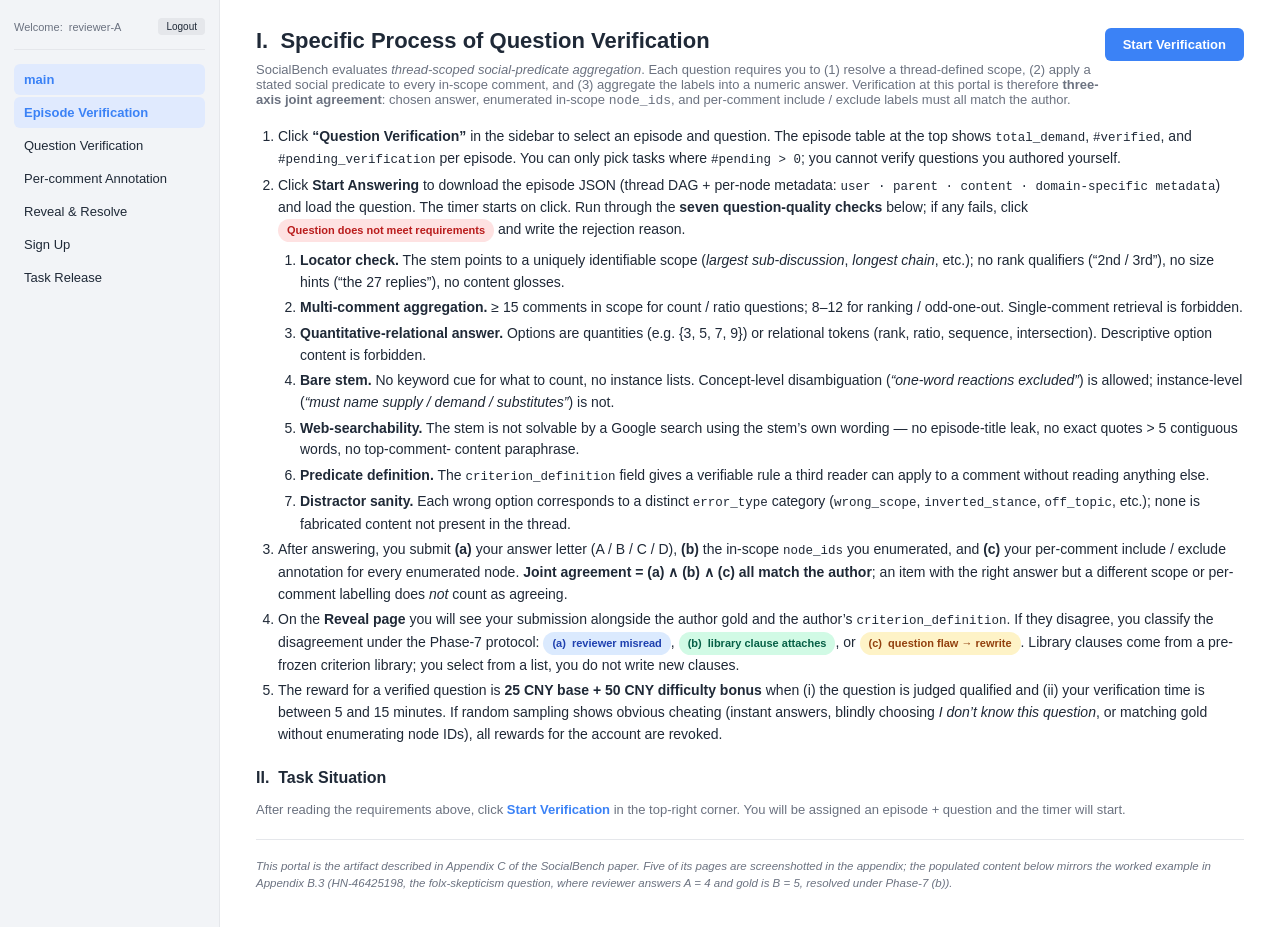
==== index.html @ 3d1eaab5 "init: SocialBench human-evaluation portal demo Static portal mirroring LongBench v2 appendix C.1 fig" ====
<!doctype html>
<html lang="en">
<head>
  <meta charset="utf-8">
  <meta name="viewport" content="width=1280">
  <title>SocialBench Verification Portal — Guidelines</title>
  <link rel="stylesheet" href="styles.css">
</head>
<body>
  <div class="app">

    <!-- ------------------ Sidebar ------------------ -->
    <aside class="sidebar">
      <div class="welcome">
        <span>Welcome:&nbsp; reviewer-A</span>
        <span class="logout">Logout</span>
      </div>
      <nav>
        <a href="index.html">main</a>
        <a href="index.html">Episode Verification</a>
        <a href="solve.html">Question Verification</a>
        <a href="annotate.html">Per-comment Annotation</a>
        <a href="reveal.html">Reveal &amp; Resolve</a>
        <a href="demographics.html">Sign Up</a>
        <a href="demographics.html">Task Release</a>
      </nav>
    </aside>

    <!-- ------------------ Main panel ------------------ -->
    <main class="main">

      <div style="display: flex; justify-content: space-between; align-items: flex-start;">
        <div>
          <h1 class="page-title">I.&nbsp; Specific Process of Question Verification</h1>
          <div class="subtle">
            SocialBench evaluates <em>thread-scoped social-predicate aggregation</em>.
            Each question requires you to (1) resolve a thread-defined scope, (2) apply
            a stated social predicate to every in-scope comment, and (3) aggregate the
            labels into a numeric answer.
            Verification at this portal is therefore <strong>three-axis joint
            agreement</strong>: chosen answer, enumerated in-scope <code>node_ids</code>,
            and per-comment include / exclude labels must all match the author.
          </div>
        </div>
        <a href="solve.html" class="btn btn-primary" style="white-space: nowrap;">
          Start Verification
        </a>
      </div>

      <ol style="margin-top: 18px;">
        <li>
          Click <strong>“Question Verification”</strong> in the sidebar to select an
          episode and question. The episode table at the top shows
          <span class="mono">total_demand</span>,
          <span class="mono">#verified</span>, and
          <span class="mono">#pending_verification</span> per episode. You can only pick
          tasks where <span class="mono">#pending &gt; 0</span>; you cannot verify
          questions you authored yourself.
        </li>
        <li>
          Click <strong>Start Answering</strong> to download the episode JSON
          (thread DAG + per-node metadata: <span class="mono">user · parent ·
          content · domain-specific metadata</span>) and load the question.
          The timer starts on click. Run through the
          <strong>seven question-quality checks</strong> below; if any fails, click
          <span class="chip chip-red">Question does not meet requirements</span>
          and write the rejection reason.
          <ol style="margin-top: 8px;">
            <li><strong>Locator check.</strong> The stem points to a uniquely
                identifiable scope (<em>largest sub-discussion</em>,
                <em>longest chain</em>, etc.); no rank qualifiers
                (“2nd / 3rd”), no size hints (“the 27 replies”), no content
                glosses.</li>
            <li><strong>Multi-comment aggregation.</strong> &ge;&nbsp;15 comments in
                scope for count / ratio questions; 8–12 for ranking / odd-one-out.
                Single-comment retrieval is forbidden.</li>
            <li><strong>Quantitative-relational answer.</strong> Options are
                quantities (e.g. {3, 5, 7, 9}) or relational tokens (rank, ratio,
                sequence, intersection). Descriptive option content is forbidden.</li>
            <li><strong>Bare stem.</strong> No keyword cue for what to count, no
                instance lists. Concept-level disambiguation
                (<em>“one-word reactions excluded”</em>) is allowed; instance-level
                (<em>“must name supply / demand / substitutes”</em>) is not.</li>
            <li><strong>Web-searchability.</strong> The stem is not solvable by a
                Google search using the stem’s own wording — no episode-title
                leak, no exact quotes &gt; 5 contiguous words, no top-comment-
                content paraphrase.</li>
            <li><strong>Predicate definition.</strong> The
                <span class="mono">criterion_definition</span> field gives a verifiable
                rule a third reader can apply to a comment without reading anything
                else.</li>
            <li><strong>Distractor sanity.</strong> Each wrong option corresponds to
                a distinct <span class="mono">error_type</span> category
                (<span class="mono">wrong_scope</span>,
                <span class="mono">inverted_stance</span>,
                <span class="mono">off_topic</span>, etc.); none is fabricated content
                not present in the thread.</li>
          </ol>
        </li>
        <li>
          After answering, you submit
          <strong>(a)</strong> your answer letter (A / B / C / D),
          <strong>(b)</strong> the in-scope <span class="mono">node_ids</span> you
          enumerated, and
          <strong>(c)</strong> your per-comment include / exclude annotation for every
          enumerated node. <strong>Joint agreement = (a) ∧ (b) ∧ (c) all match the
          author</strong>; an item with the right answer but a different scope or
          per-comment labelling does <em>not</em> count as agreeing.
        </li>
        <li>
          On the <strong>Reveal page</strong> you will see your submission alongside the
          author gold and the author’s <span class="mono">criterion_definition</span>.
          If they disagree, you classify the disagreement under the Phase-7 protocol:
          <span class="chip chip-blue">(a)&nbsp; reviewer misread</span>,
          <span class="chip chip-green">(b)&nbsp; library clause attaches</span>, or
          <span class="chip chip-amber">(c)&nbsp; question flaw → rewrite</span>. Library
          clauses come from a pre-frozen criterion library; you select from a list, you
          do not write new clauses.
        </li>
        <li>
          The reward for a verified question is <strong>25&nbsp;CNY base + 50&nbsp;CNY
          difficulty bonus</strong> when (i) the question is judged qualified and (ii)
          your verification time is between 5 and 15 minutes. If random sampling shows
          obvious cheating (instant answers, blindly choosing
          <em>I don’t know this question</em>, or matching gold without enumerating
          node IDs), all rewards for the account are revoked.
        </li>
      </ol>

      <h2 class="page-section">II.&nbsp; Task Situation</h2>
      <p class="subtle">
        After reading the requirements above, click
        <a href="solve.html"><strong>Start Verification</strong></a> in the top-right
        corner. You will be assigned an episode + question and the timer will start.
      </p>

      <hr>
      <p class="hint">
        This portal is the artifact described in Appendix C of the SocialBench paper.
        Five of its pages are screenshotted in the appendix; the populated content
        below mirrors the worked example in Appendix B.3 (HN-46425198, the
        <em>folx</em>-skepticism question, where reviewer answers&nbsp;A&nbsp;=&nbsp;4
        and gold is&nbsp;B&nbsp;=&nbsp;5, resolved under Phase-7 (b)).
      </p>
    </main>
  </div>
  <script src="app.js"></script>
</body>
</html>
---- styles.css ----
/* SocialBench human-evaluation portal — shared styles
   Palette mirrors framework_overview (Okabe-Ito-aligned, paper-friendly).
   No build system; vanilla CSS only. */

:root {
  --sidebar-bg:   #F2F4F7;
  --sidebar-hi:   #E0EAFE;
  --sidebar-blue: #3B82F6;
  --card-bg:      #FFFFFF;
  --page-bg:      #F9FAFB;
  --text:         #1F2937;
  --subtext:      #6B7280;
  --rule:         #E5E7EB;
  --accent:       #3B82F6;
  --accent-hover: #2563EB;
  --good:         #10B981;
  --warn:         #EF4444;
  --warn-bg:      #FEE2E2;
  --warn-text:    #B91C1C;
  --info-bg:      #EEF2FF;
  --chip-blue:    #DBEAFE;
  --chip-blue-tx: #1E40AF;
  --chip-green:   #D1FAE5;
  --chip-green-tx:#065F46;
  --chip-amber:   #FEF3C7;
  --chip-amber-tx:#92400E;
  --chip-red:     #FEE2E2;
  --chip-red-tx:  #B91C1C;
  --chip-grey:    #F3F4F6;
  --chip-grey-tx: #374151;
  --joint-warn:   #FEF3C7;
  --joint-border: #FCD34D;
}

* {
  box-sizing: border-box;
}

html, body {
  margin: 0;
  padding: 0;
  height: 100%;
  font-family: -apple-system, BlinkMacSystemFont, "Inter", "Helvetica Neue",
               Helvetica, Arial, "Segoe UI", sans-serif;
  font-size: 14px;
  color: var(--text);
  background: var(--page-bg);
  -webkit-font-smoothing: antialiased;
  -moz-osx-font-smoothing: grayscale;
}

a {
  color: var(--accent);
  text-decoration: none;
}
a:hover { color: var(--accent-hover); text-decoration: underline; }

.app {
  display: grid;
  grid-template-columns: 220px 1fr;
  min-height: 100vh;
}

/* ---------------- Sidebar ---------------- */

.sidebar {
  background: var(--sidebar-bg);
  padding: 18px 14px;
  border-right: 1px solid var(--rule);
}

.sidebar .welcome {
  font-size: 11px;
  color: var(--subtext);
  display: flex;
  justify-content: space-between;
  align-items: center;
  padding-bottom: 14px;
  border-bottom: 1px solid var(--rule);
  margin-bottom: 14px;
}

.sidebar .welcome .logout {
  background: #E5E7EB;
  border-radius: 4px;
  padding: 3px 8px;
  font-size: 10px;
  color: var(--text);
  cursor: pointer;
}
.sidebar .welcome .logout:hover { background: #D1D5DB; }

.sidebar nav a {
  display: block;
  padding: 8px 10px;
  margin-bottom: 2px;
  border-radius: 6px;
  font-size: 13px;
  color: var(--text);
}
.sidebar nav a:hover {
  background: #E9EDF3;
  text-decoration: none;
}
.sidebar nav a.active {
  background: var(--sidebar-hi);
  color: var(--sidebar-blue);
  font-weight: 600;
}

/* ---------------- Main panel ---------------- */

.main {
  padding: 28px 36px;
  background: var(--card-bg);
  min-width: 0;
}

.crumb {
  font-size: 12px;
  color: var(--subtext);
  margin-bottom: 8px;
}

h1.page-title {
  font-size: 22px;
  font-weight: 700;
  margin: 0 0 8px 0;
  color: var(--text);
}
h2.page-section {
  font-size: 16px;
  font-weight: 700;
  margin: 24px 0 10px 0;
  color: var(--text);
}

p, li { line-height: 1.55; }
ol, ul { padding-left: 22px; }
ol li, ul li { margin: 4px 0; }

.subtle { color: var(--subtext); font-size: 13px; }
.italic { font-style: italic; }
.mono { font-family: SFMono-Regular, Menlo, Consolas, monospace;
        font-size: 12.5px; }

/* ---------------- Buttons ---------------- */

.btn {
  display: inline-block;
  padding: 9px 18px;
  border-radius: 6px;
  font-size: 13px;
  font-weight: 600;
  border: none;
  cursor: pointer;
  font-family: inherit;
  transition: background 120ms ease;
  text-decoration: none;
}
.btn-primary {
  background: var(--accent); color: white;
}
.btn-primary:hover { background: var(--accent-hover); color: white; }
.btn-warn {
  background: var(--warn-bg); color: var(--warn-text);
}
.btn-warn:hover { background: #FCA5A5; color: white; }
.btn-grey {
  background: #F3F4F6; color: var(--text); border: 1px solid var(--rule);
}
.btn-grey:hover { background: #E5E7EB; }
.btn-block { display: block; width: 100%; text-align: center; margin-bottom: 10px; }

/* ---------------- Form controls ---------------- */

select, input[type="text"], textarea {
  font-family: inherit;
  font-size: 13px;
  padding: 8px 10px;
  border: 1px solid var(--rule);
  border-radius: 5px;
  background: white;
  color: var(--text);
  outline: none;
}
select:focus, input:focus, textarea:focus { border-color: var(--accent); }

.field-label {
  font-size: 12px;
  color: var(--subtext);
  margin-top: 14px;
  margin-bottom: 4px;
}

.dropdown { width: 56%; max-width: 420px; }

/* ---------------- Chips ---------------- */

.chip {
  display: inline-block;
  padding: 3px 9px;
  border-radius: 999px;
  font-size: 11px;
  font-weight: 600;
}
.chip-blue   { background: var(--chip-blue);  color: var(--chip-blue-tx); }
.chip-green  { background: var(--chip-green); color: var(--chip-green-tx); }
.chip-amber  { background: var(--chip-amber); color: var(--chip-amber-tx); }
.chip-red    { background: var(--chip-red);   color: var(--chip-red-tx); }
.chip-grey   { background: var(--chip-grey);  color: var(--chip-grey-tx); }

/* ---------------- Cards / panels ---------------- */

.card {
  background: white;
  border: 1px solid var(--rule);
  border-radius: 8px;
  padding: 16px 18px;
}
.card-info {
  background: var(--info-bg);
  border-color: #C7D2FE;
}
.card-amber {
  background: var(--joint-warn);
  border: 1px solid var(--joint-border);
}

.callout-warn {
  background: var(--warn-bg);
  border-left: 4px solid var(--warn);
  padding: 10px 14px;
  border-radius: 4px;
  font-size: 13px;
  color: var(--warn-text);
}

/* ---------------- Layout helpers ---------------- */

.grid-2 {
  display: grid;
  grid-template-columns: 1fr 1fr;
  gap: 18px;
}
.grid-side {
  display: grid;
  grid-template-columns: 1fr 380px;
  gap: 24px;
}

.flex-row {
  display: flex;
  align-items: center;
  gap: 8px;
  flex-wrap: wrap;
}

hr {
  border: none;
  border-top: 1px solid var(--rule);
  margin: 18px 0;
}

/* ---------------- Tables ---------------- */

table {
  width: 100%;
  border-collapse: collapse;
  font-size: 12.5px;
}
table th {
  background: #E5E7EB;
  text-align: left;
  font-size: 11.5px;
  text-transform: uppercase;
  letter-spacing: 0.03em;
  color: var(--text);
  padding: 8px 10px;
  font-weight: 700;
}
table td {
  padding: 9px 10px;
  border-bottom: 1px solid var(--rule);
  vertical-align: top;
  color: var(--text);
}
table tr:nth-child(2n) td { background: #FAFAFA; }
table tr:hover td { background: #F3F4F6; }
.col-mono { font-family: SFMono-Regular, Menlo, Consolas, monospace;
            font-size: 11.5px; color: var(--accent); }

/* ---------------- Radio (Phase-7 (a)/(b)/(c)) ---------------- */

.radio-row {
  display: flex;
  align-items: flex-start;
  gap: 10px;
  padding: 10px 12px;
  border: 1px solid var(--rule);
  border-radius: 6px;
  margin-bottom: 8px;
  cursor: pointer;
  background: white;
}
.radio-row:hover { background: #F9FAFB; }
.radio-row input[type="radio"] {
  margin-top: 3px;
  cursor: pointer;
  accent-color: var(--accent);
}
.radio-row.selected {
  background: #EFF6FF;
  border-color: var(--accent);
}
.radio-row .head {
  font-weight: 700;
  font-size: 13px;
  color: var(--text);
}
.radio-row .body {
  color: var(--subtext);
  font-size: 12px;
  margin-top: 3px;
  line-height: 1.5;
}

/* ---------------- Stat / verdict banner ---------------- */

.banner-warn {
  background: var(--joint-warn);
  border: 1px solid var(--joint-border);
  border-radius: 6px;
  padding: 12px 14px;
  font-size: 13.5px;
  font-weight: 600;
  color: #92400E;
  margin: 14px 0;
}

/* ---------------- Demographics (inline SVG pies) ---------------- */

.pies {
  display: grid;
  grid-template-columns: repeat(4, 1fr);
  gap: 18px;
  margin-top: 20px;
}
.pies .pie-card {
  background: white;
  border: 1px solid var(--rule);
  border-radius: 8px;
  padding: 12px;
  text-align: center;
}
.pies .pie-card svg { width: 100%; height: auto; max-height: 200px; }
.pies .pie-card h3 {
  font-size: 13px;
  margin: 8px 0 4px 0;
  color: var(--text);
  font-weight: 700;
}
.pies .pie-card .legend {
  font-size: 11px;
  color: var(--subtext);
  text-align: left;
  margin-top: 6px;
  line-height: 1.5;
}
.pies .pie-card .legend .swatch {
  display: inline-block;
  width: 9px; height: 9px;
  border-radius: 2px;
  margin-right: 5px;
  vertical-align: middle;
}

/* ---------------- Tally bar (annotate page) ---------------- */

.tally {
  display: flex;
  gap: 22px;
  padding: 12px 14px;
  background: #F0F9FF;
  border: 1px solid #BAE6FD;
  border-radius: 6px;
  margin-top: 14px;
  font-size: 13px;
  align-items: center;
}
.tally .item .num {
  font-weight: 700;
  color: var(--text);
  margin-right: 6px;
}
.tally .item .lbl {
  color: var(--subtext);
}
.tally .agg {
  margin-left: auto;
  font-weight: 700;
  color: var(--accent);
  font-size: 14px;
}

/* ---------------- Footer / hint ---------------- */

.hint {
  font-size: 11.5px;
  color: var(--subtext);
  margin-top: 8px;
  font-style: italic;
}
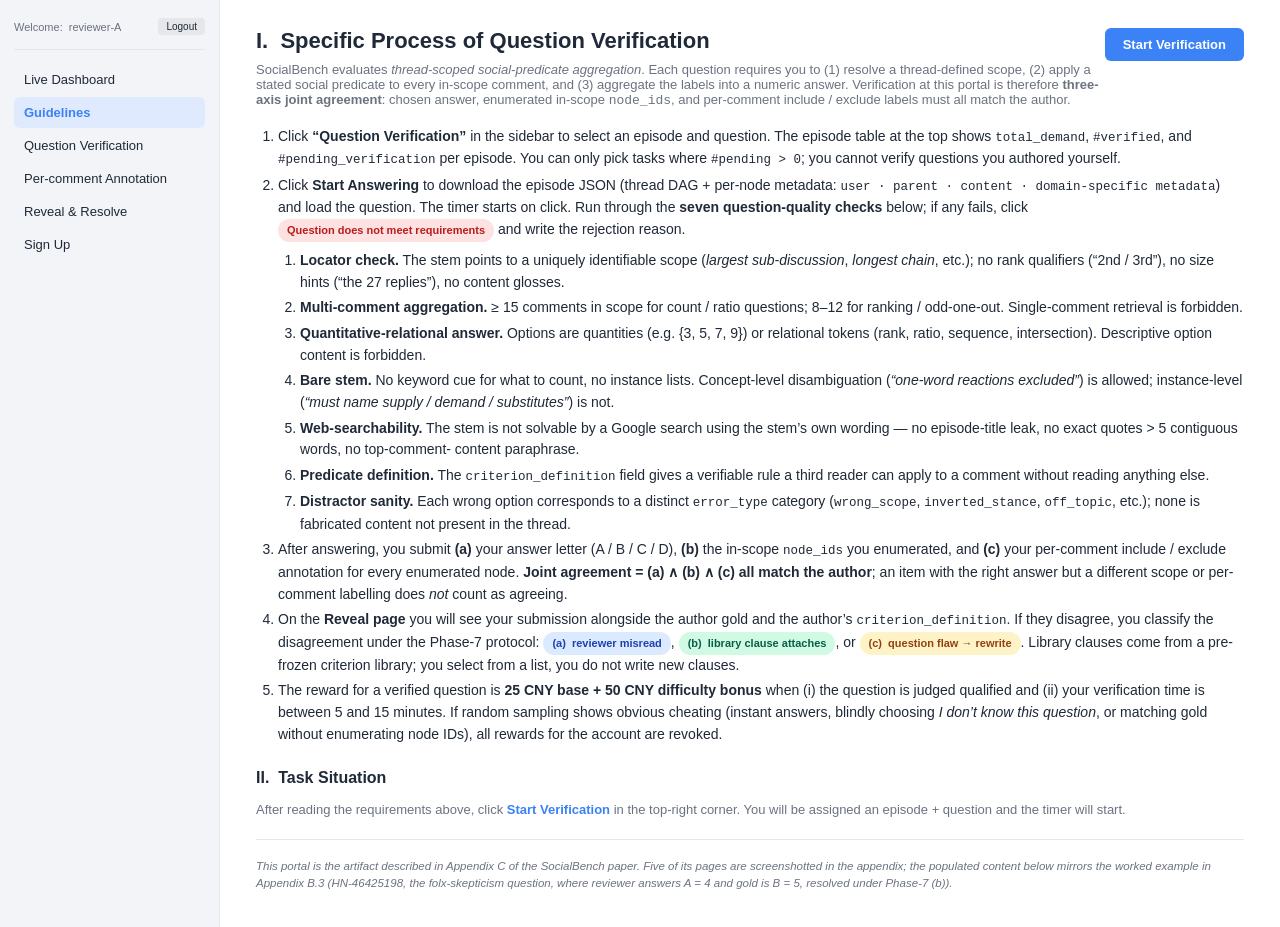
==== commit a32f549a: "portal: live Supabase dashboard + dynamic question/annotate/reveal pages - dashboard.html / dashboar" ====
--- a/index.html
+++ b/index.html
@@ -16,13 +16,12 @@
         <span class="logout">Logout</span>
       </div>
       <nav>
-        <a href="index.html">main</a>
-        <a href="index.html">Episode Verification</a>
+        <a href="dashboard.html">Live Dashboard</a>
+        <a href="index.html">Guidelines</a>
         <a href="solve.html">Question Verification</a>
         <a href="annotate.html">Per-comment Annotation</a>
         <a href="reveal.html">Reveal &amp; Resolve</a>
         <a href="demographics.html">Sign Up</a>
-        <a href="demographics.html">Task Release</a>
       </nav>
     </aside>
 
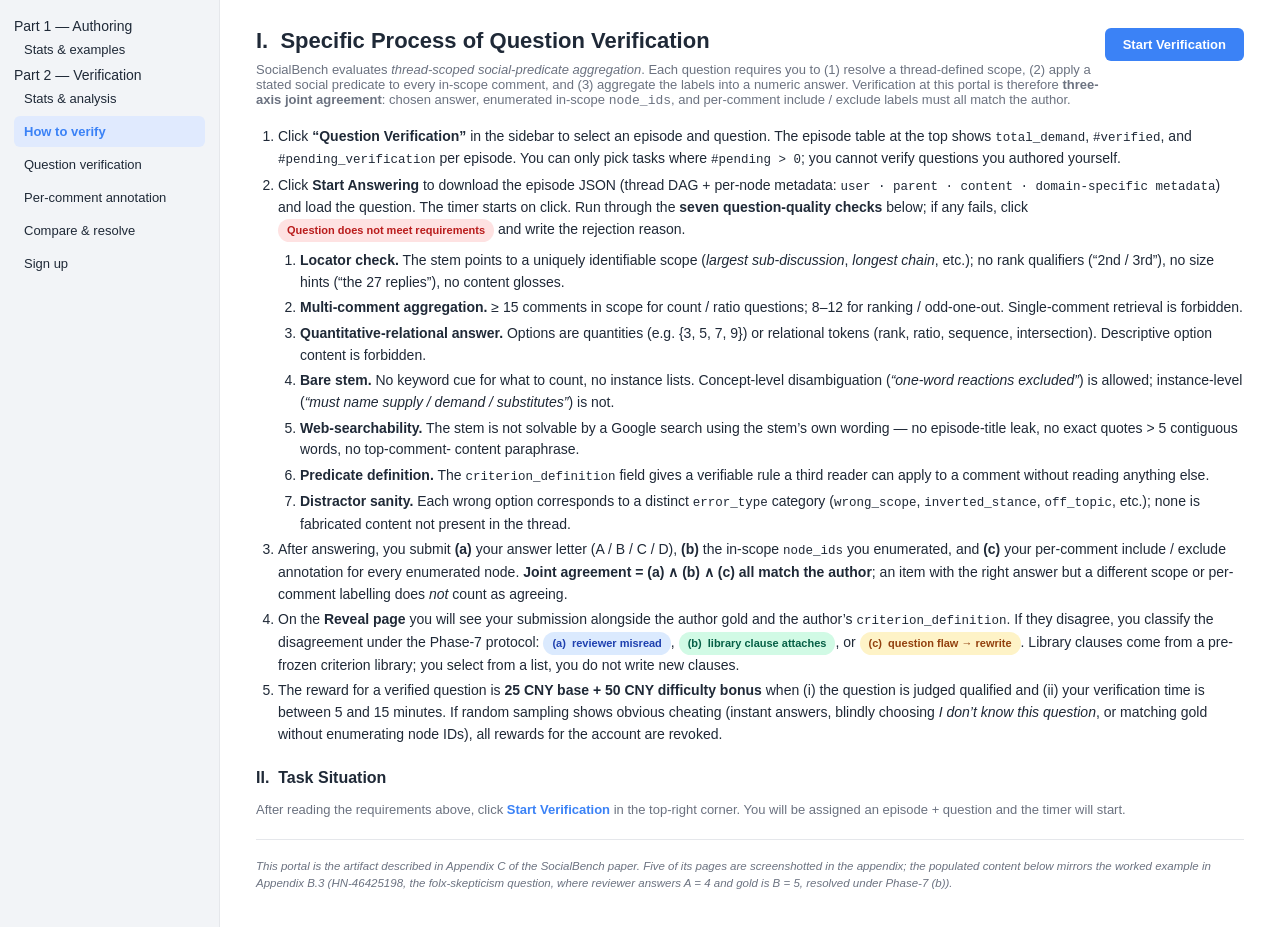
==== commit a2d29dac: "demo: split into authoring.html (Part 1) and dashboard.html (Part 2) - New 'authoring.html' renders " ====
--- a/index.html
+++ b/index.html
@@ -11,17 +11,20 @@
 
     <!-- ------------------ Sidebar ------------------ -->
     <aside class="sidebar">
-      <div class="welcome">
-        <span>Welcome:&nbsp; reviewer-A</span>
-        <span class="logout">Logout</span>
-      </div>
-      <nav>
-        <a href="dashboard.html">Live Dashboard</a>
-        <a href="index.html">Guidelines</a>
-        <a href="solve.html">Question Verification</a>
-        <a href="annotate.html">Per-comment Annotation</a>
-        <a href="reveal.html">Reveal &amp; Resolve</a>
-        <a href="demographics.html">Sign Up</a>
+      <nav class="sectioned">
+        <div class="nav-section">
+          <div class="nav-section-title">Part&nbsp;1&nbsp;— Authoring</div>
+          <a href="authoring.html" class="nav-item">Stats &amp; examples</a>
+        </div>
+        <div class="nav-section">
+          <div class="nav-section-title">Part&nbsp;2&nbsp;— Verification</div>
+          <a href="dashboard.html" class="nav-item">Stats &amp; analysis</a>
+          <a href="index.html"     class="nav-item">How to verify</a>
+          <a href="solve.html"     class="nav-item">Question verification</a>
+          <a href="annotate.html"  class="nav-item">Per-comment annotation</a>
+          <a href="reveal.html"    class="nav-item">Compare &amp; resolve</a>
+        </div>
+        <a href="demographics.html" class="nav-item nav-standalone">Sign up</a>
       </nav>
     </aside>
 
@@ -144,5 +147,14 @@
     </main>
   </div>
   <script src="app.js"></script>
+
+<script>
+(function(){
+  var here = (location.pathname.split('/').pop() || 'dashboard.html');
+  document.querySelectorAll('.sidebar .nav-item').forEach(function(a){
+    if (a.getAttribute('href') === here) a.classList.add('active');
+  });
+})();
+</script>
 </body>
 </html>
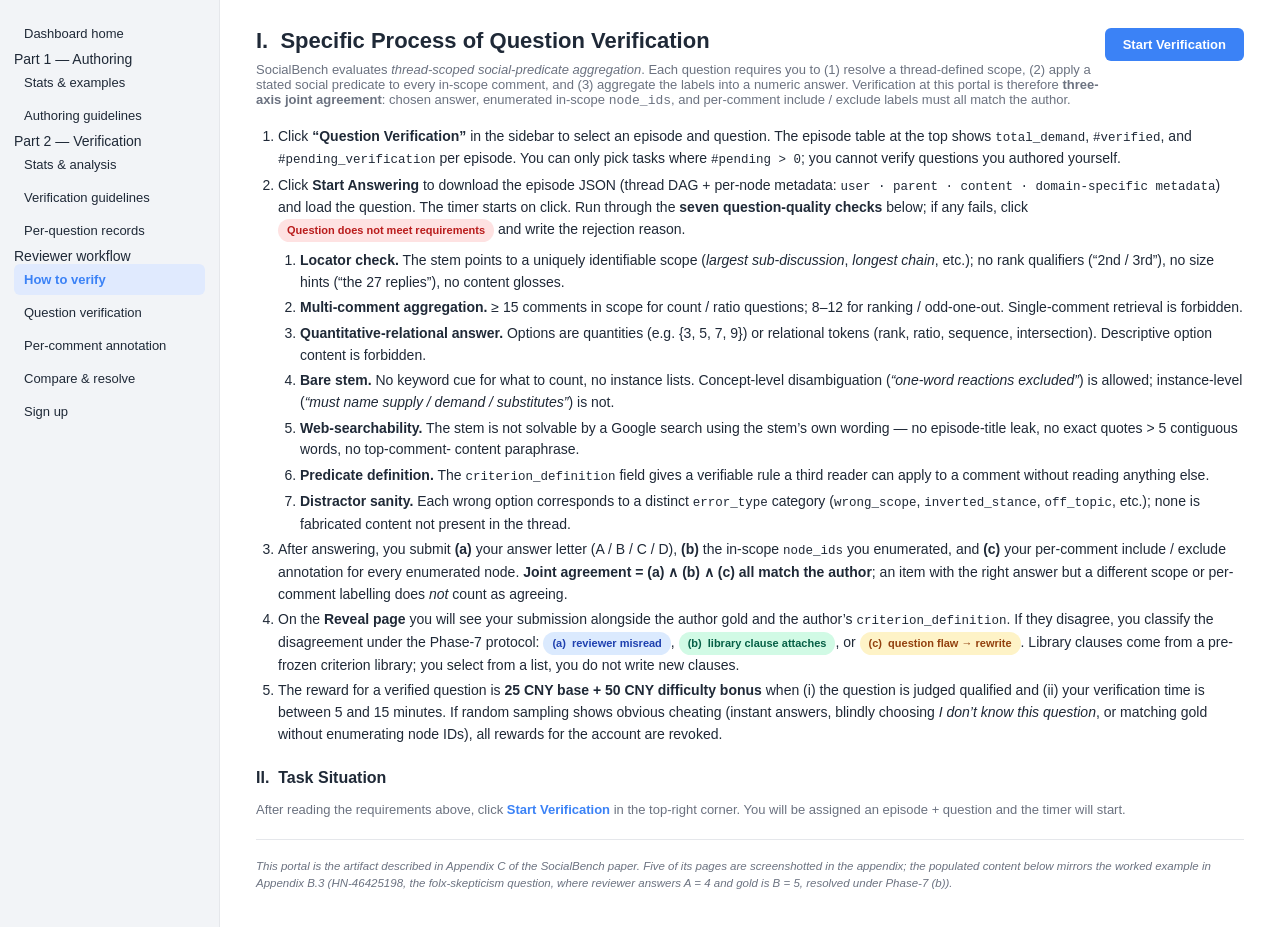
==== commit 468d40ff: "demo: merge back into a single dashboard.html with #authoring + #verification anchors Per user feedb" ====
--- a/index.html
+++ b/index.html
@@ -12,13 +12,20 @@
     <!-- ------------------ Sidebar ------------------ -->
     <aside class="sidebar">
       <nav class="sectioned">
+        <a href="dashboard.html" class="nav-item nav-home">Dashboard home</a>
         <div class="nav-section">
           <div class="nav-section-title">Part&nbsp;1&nbsp;— Authoring</div>
-          <a href="authoring.html" class="nav-item">Stats &amp; examples</a>
+          <a href="dashboard.html#authoring"            class="nav-item">Stats &amp; examples</a>
+          <a href="dashboard.html#authoring-guidelines" class="nav-item">Authoring guidelines</a>
         </div>
         <div class="nav-section">
           <div class="nav-section-title">Part&nbsp;2&nbsp;— Verification</div>
-          <a href="dashboard.html" class="nav-item">Stats &amp; analysis</a>
+          <a href="dashboard.html#verification"            class="nav-item">Stats &amp; analysis</a>
+          <a href="dashboard.html#verification-guidelines" class="nav-item">Verification guidelines</a>
+          <a href="dashboard.html#per-question"            class="nav-item">Per-question records</a>
+        </div>
+        <div class="nav-section">
+          <div class="nav-section-title">Reviewer workflow</div>
           <a href="index.html"     class="nav-item">How to verify</a>
           <a href="solve.html"     class="nav-item">Question verification</a>
           <a href="annotate.html"  class="nav-item">Per-comment annotation</a>
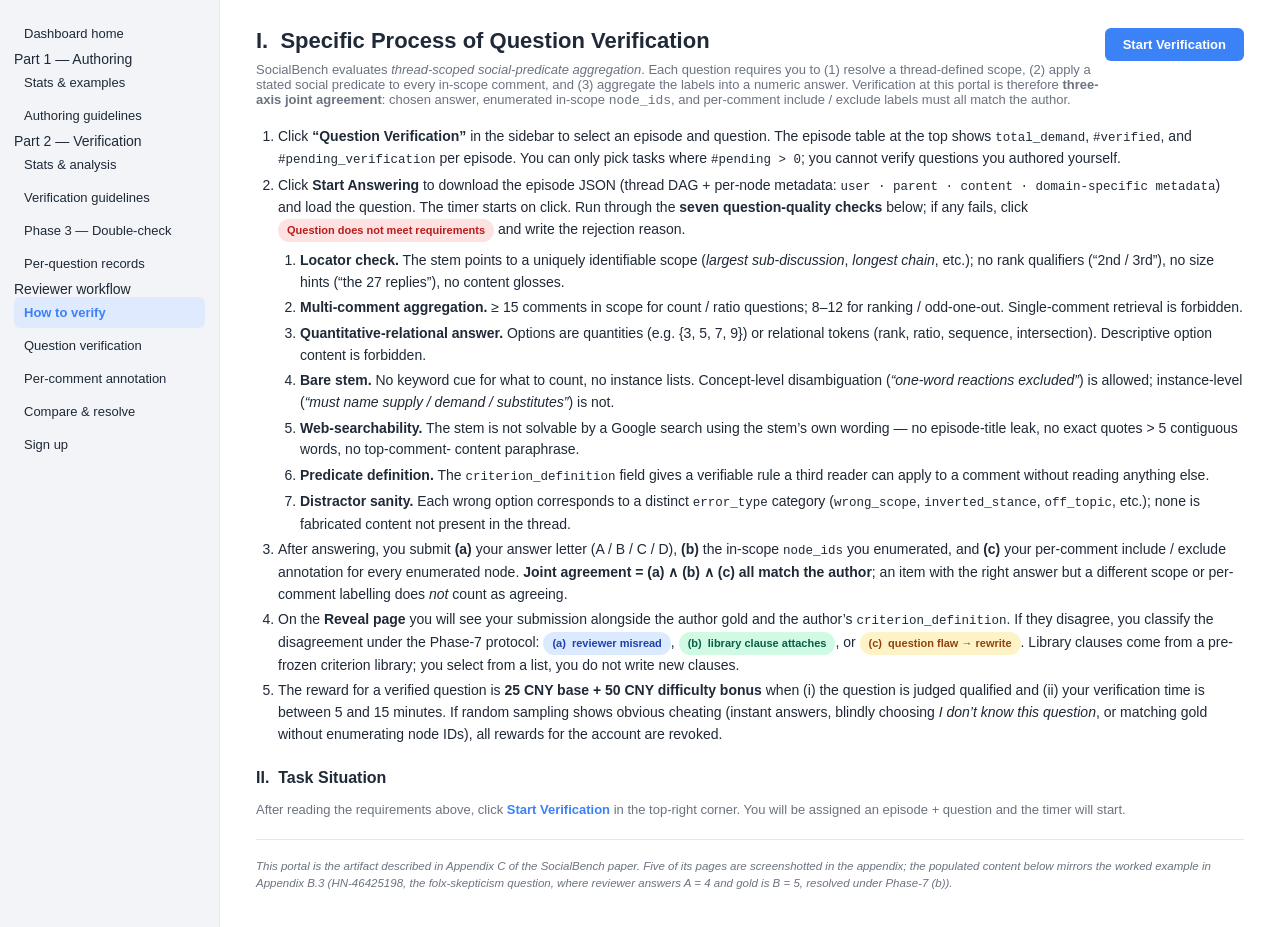
==== commit fb60352b: "demo: dedicated Phase 3 (Double-check) section + standalone fallback for annotate/reveal - Dashboard" ====
--- a/index.html
+++ b/index.html
@@ -22,6 +22,7 @@
           <div class="nav-section-title">Part&nbsp;2&nbsp;— Verification</div>
           <a href="dashboard.html#verification"            class="nav-item">Stats &amp; analysis</a>
           <a href="dashboard.html#verification-guidelines" class="nav-item">Verification guidelines</a>
+          <a href="dashboard.html#phase3"                  class="nav-item">Phase 3 — Double-check</a>
           <a href="dashboard.html#per-question"            class="nav-item">Per-question records</a>
         </div>
         <div class="nav-section">
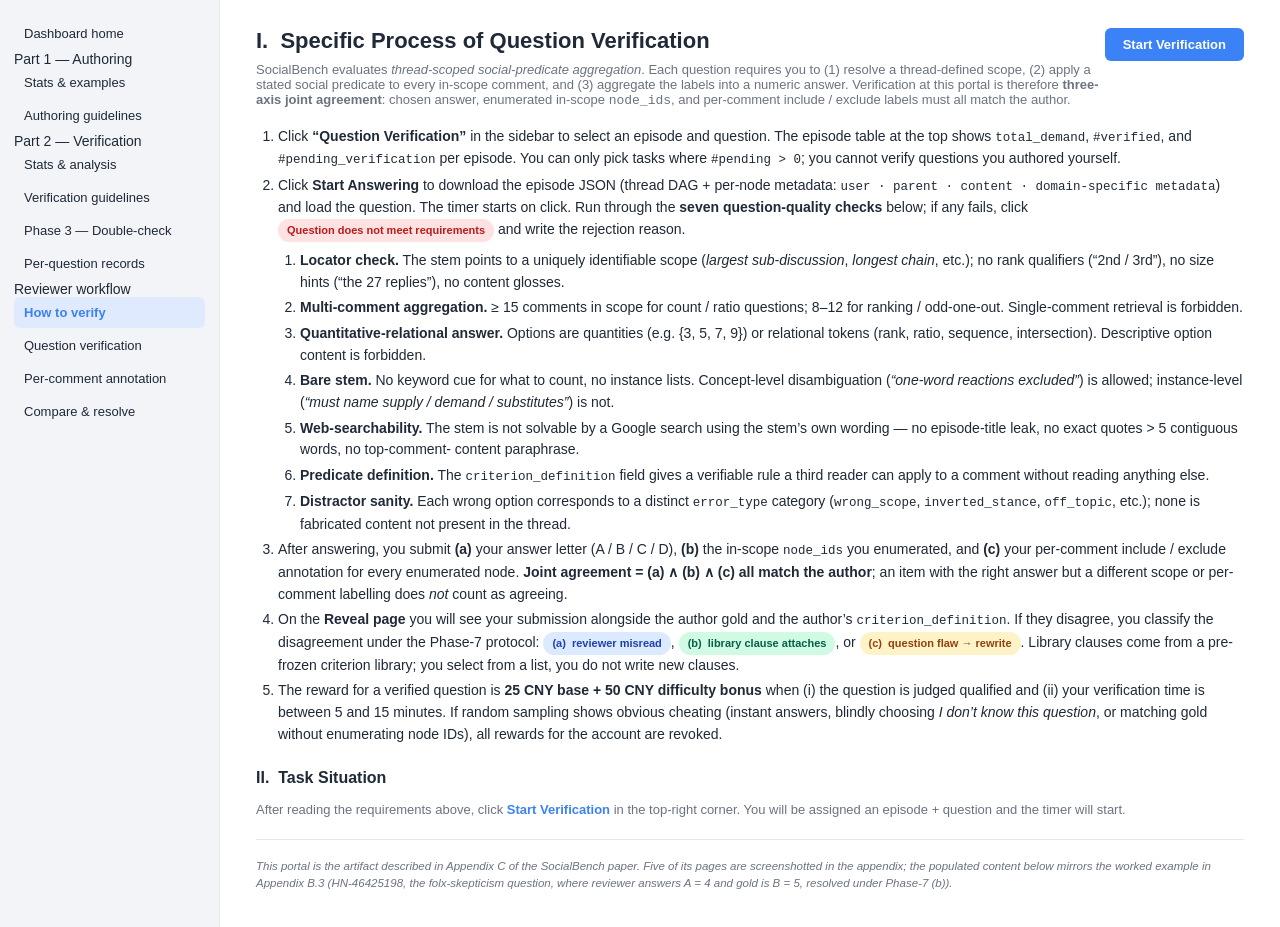
==== commit eab9aeb9: "demo: drop demographics page + screenshot - demographics.html (page deleted) - screenshots/portal_de" ====
--- a/index.html
+++ b/index.html
@@ -32,7 +32,6 @@
           <a href="annotate.html"  class="nav-item">Per-comment annotation</a>
           <a href="reveal.html"    class="nav-item">Compare &amp; resolve</a>
         </div>
-        <a href="demographics.html" class="nav-item nav-standalone">Sign up</a>
       </nav>
     </aside>
 
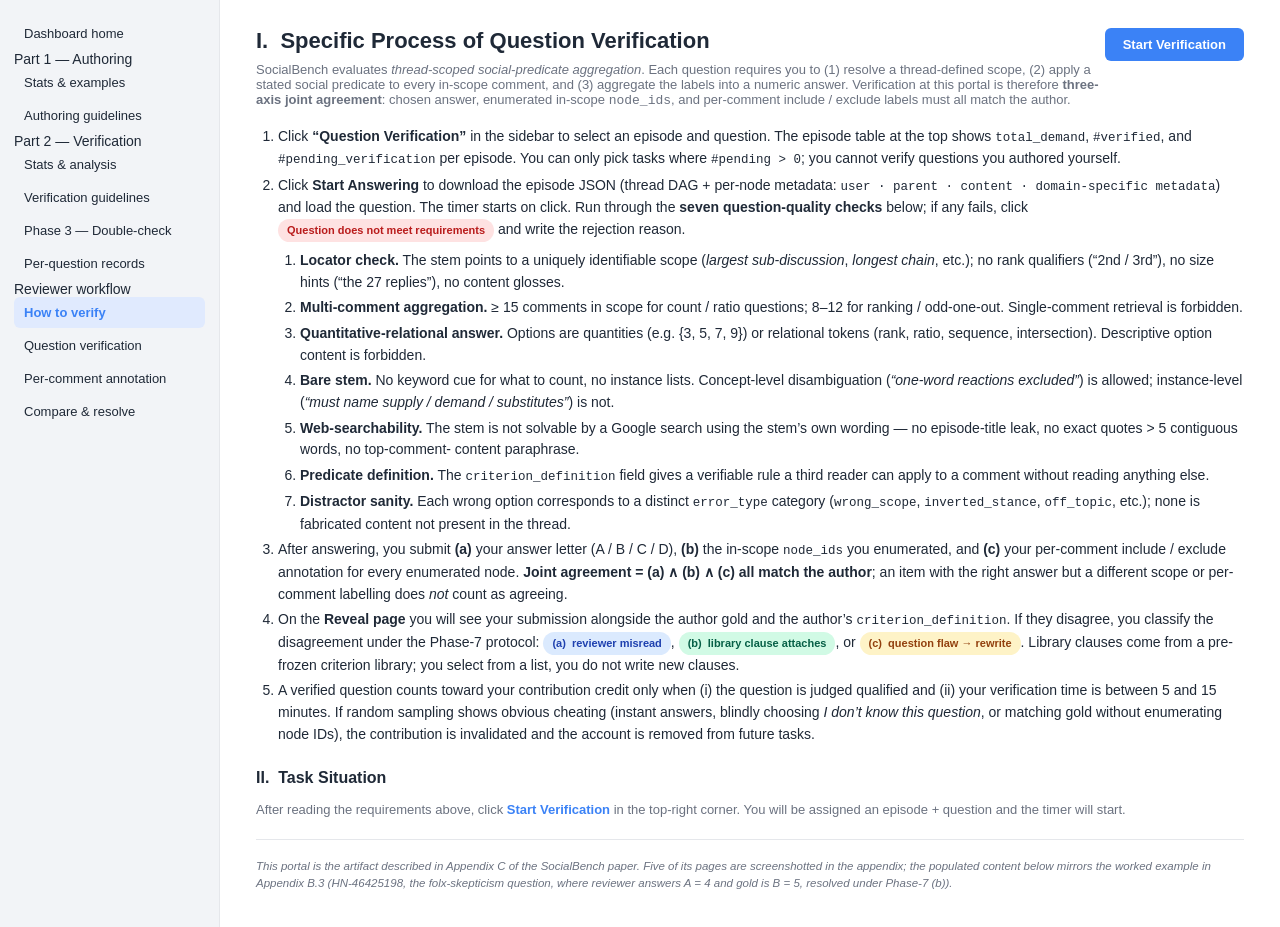
==== commit 1b7e5920: "screenshots: 2x DPI, sidebar hidden — text now readable in paper figures The previous screenshots we" ====
--- a/index.html
+++ b/index.html
@@ -127,12 +127,13 @@
           do not write new clauses.
         </li>
         <li>
-          The reward for a verified question is <strong>25&nbsp;CNY base + 50&nbsp;CNY
-          difficulty bonus</strong> when (i) the question is judged qualified and (ii)
-          your verification time is between 5 and 15 minutes. If random sampling shows
-          obvious cheating (instant answers, blindly choosing
+          A verified question counts toward your contribution credit only when
+          (i) the question is judged qualified and (ii) your verification time is
+          between 5 and 15 minutes. If random sampling shows obvious cheating
+          (instant answers, blindly choosing
           <em>I don’t know this question</em>, or matching gold without enumerating
-          node IDs), all rewards for the account are revoked.
+          node IDs), the contribution is invalidated and the account is removed
+          from future tasks.
         </li>
       </ol>
 
